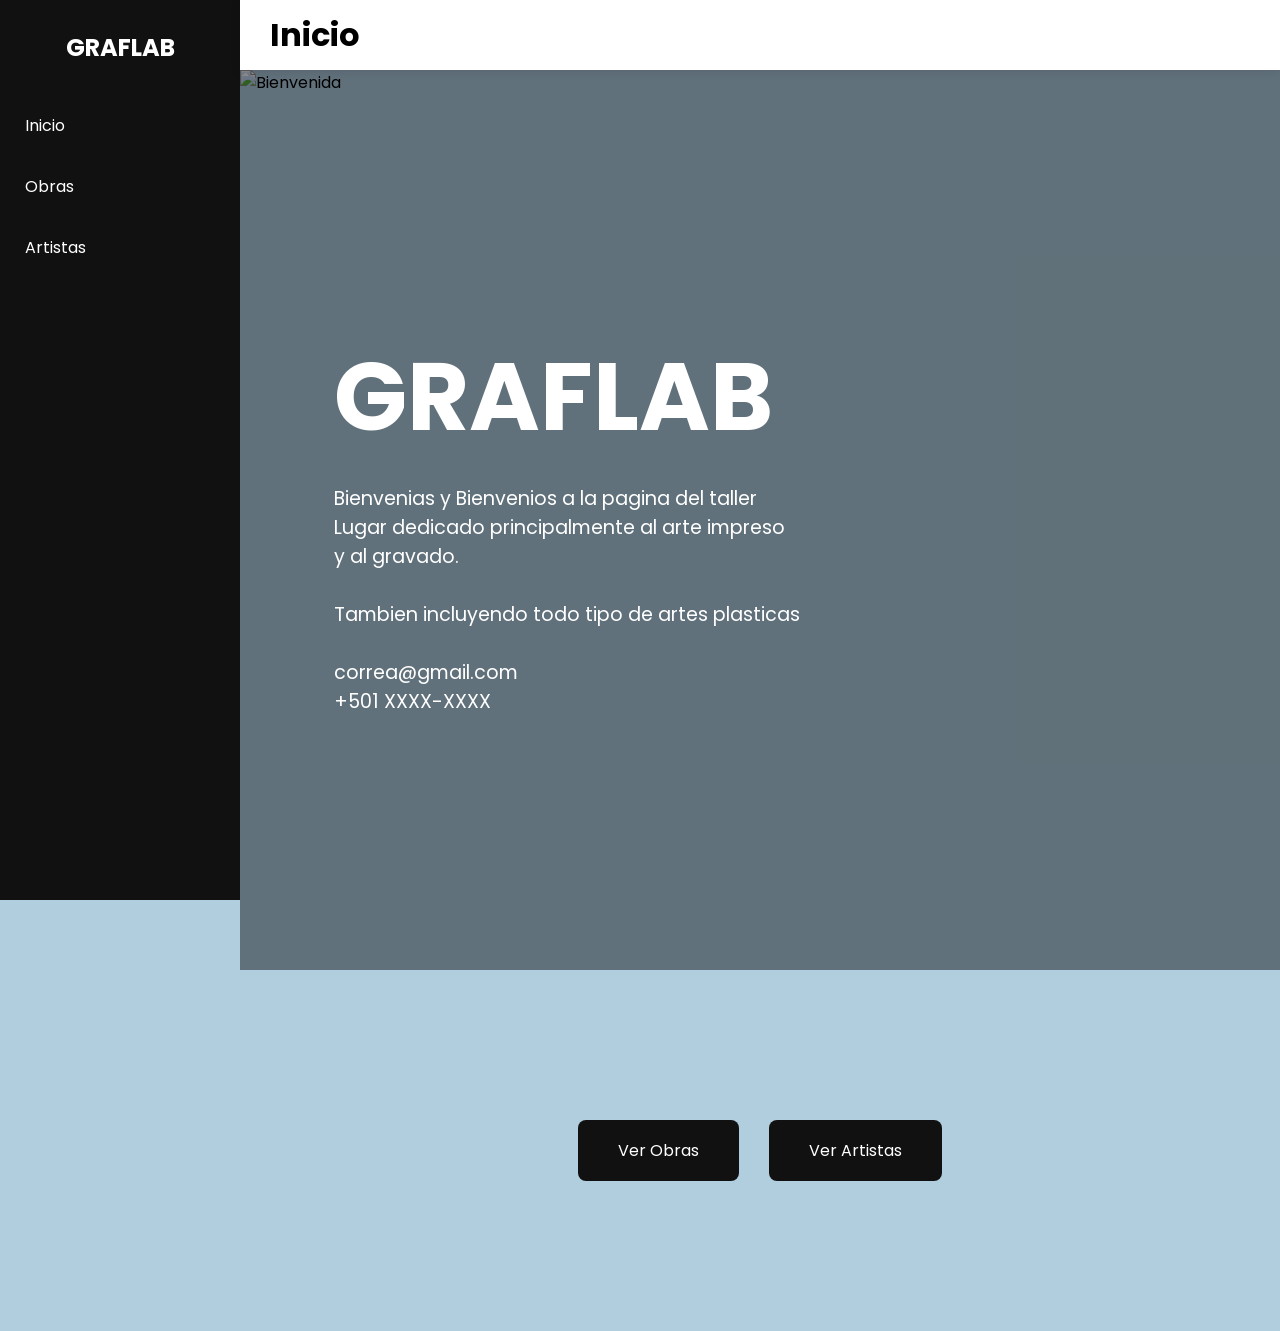
==== index.html @ 51ef1be7 "Add files via upload" ====
<!DOCTYPE html>
<html lang="es">
<head>
<meta charset="UTF-8">
<meta name="viewport" content="width=device-width, initial-scale=1.0">

<title>GRAFLAB</title>

<link rel="stylesheet" href="css/estilos.css">
<link href="https://fonts.googleapis.com/css2?family=Poppins:wght@300;400;500;600;700&display=swap" rel="stylesheet">

</head>
    <body>

    <!-- Sidebar cargado dinámicamente -->
    <div id="sidebar-container"></div>

    <!-- HEADER -->
    <header class="header">
        <h1>Inicio</h1>
    </header>

    <!-- CONTENIDO -->
    <main>
        <!-- BANNER -->
        <section class="banner">
            <img src="img/bienvenida.jpg" alt="Bienvenida">
            <div class="banner-overlay">
                <h1>GRAFLAB</h1>
                <p>
                    Bienvenias y Bienvenios a la pagina del taller<br>
                    Lugar dedicado principalmente al arte impreso<br>
                    y al gravado.
                    <br><br>
                    Tambien incluyendo todo tipo de artes plasticas
                    <br><br>
                    correa@gmail.com<br>
                    +501 XXXX-XXXX
                </p>
            </div>
        </section>

        <!-- BOTONES REVELADOS -->
        <section class="acciones reveal">
            <a href="obras.html" class="btn">
                Ver Obras
            </a>
            <a href="artistas.html" class="btn">
                Ver Artistas
            </a>
        </section>
    </main>

    <script src="js/main.js"></script>
    <script src="js/sidebar.js"></script>

    </body>
</html>
---- css/estilos.css ----
*{
    margin:0;
    padding:0;
    box-sizing:border-box;
}

body{
    font-family:'Poppins',sans-serif;
    background:#b1cedf; /*#f5f5f5*/
}

/* SIDEBAR */

.sidebar{
    position:fixed;
    left:0;
    top:0;
    width:240px;
    height:100vh;

    background:#111;

    display:flex;
    flex-direction:column;
}

.logo{
    padding:30px;
    color:white;
    text-align:center;
}

.sidebar nav{
    display:flex;
    flex-direction:column;
}

.sidebar nav a{
    color:white;
    text-decoration:none;
    padding:18px 25px;
    transition:.3s;
}

.sidebar nav a:hover,
.sidebar nav a.active{
    background:#333;
}

/* HEADER */
.header{
    position:fixed;
    left:240px;
    top:0;
    width:calc(100% - 240px);
    height:70px;

    background:white;

    display:flex;
    align-items:center;

    padding-left:30px;

    box-shadow:0 2px 10px rgba(0,0,0,.1);

    z-index:10;
}

/* MAIN */
main{
    margin-left:240px;
    margin-top:70px;
}

/* BANNER */
.banner{
    position:relative;
    height:100vh;
    overflow:hidden;
}
.banner img{
    width:100%;
    height:100%;
    object-fit:cover;
}
.banner-overlay{
    position:absolute;
    inset:0;

    background:rgba(0,0,0,.45);

    display:flex;
    flex-direction:column;
    justify-content:center;
    align-items:flex-start; /*center*/

    color:white;
    text-align:left;
}
.banner-overlay h1{
    font-size:6rem;
    margin-left: 9%;
}
.banner-overlay p{
    margin-top:15px;
    max-width:700px;
    font-size:1.2rem;
    margin-left: 9%;
}

/* BOTONES */
.acciones{
    padding:150px 20px;
    display:flex;
    justify-content:center;
    gap:30px;
}
.btn{
    padding:18px 40px;
    text-decoration:none;
    background:#111;
    color:white;
    border-radius:8px;
    transition:.3s;
}
.btn:hover{
    background:#444;
}

/* REVELAR */
.reveal{
    opacity:0;
    transform:translateY(60px);
    transition:1s;
}
.reveal.active{
    opacity:1;
    transform:translateY(0);
}
.grid{
    display:grid;
    grid-template-columns:
    repeat(auto-fill,minmax(250px,1fr));
    gap:30px;
    padding:40px;
    margin-left:240px;
}
.card{
    background:white;
    border-radius:12px;
    overflow:hidden;
    text-decoration:none;
    color:black;
    box-shadow:0 2px 10px rgba(0,0,0,.15);
    transition:.3s;
}
.card:hover{
    transform:translateY(-5px);
}
.card img{
    width:100%;
    height:250px;
    object-fit:cover;
}
.card h3{
    padding:15px;
}
.detalle-img{
    width:500px;
    max-width:100%;
    border-radius:12px;
}
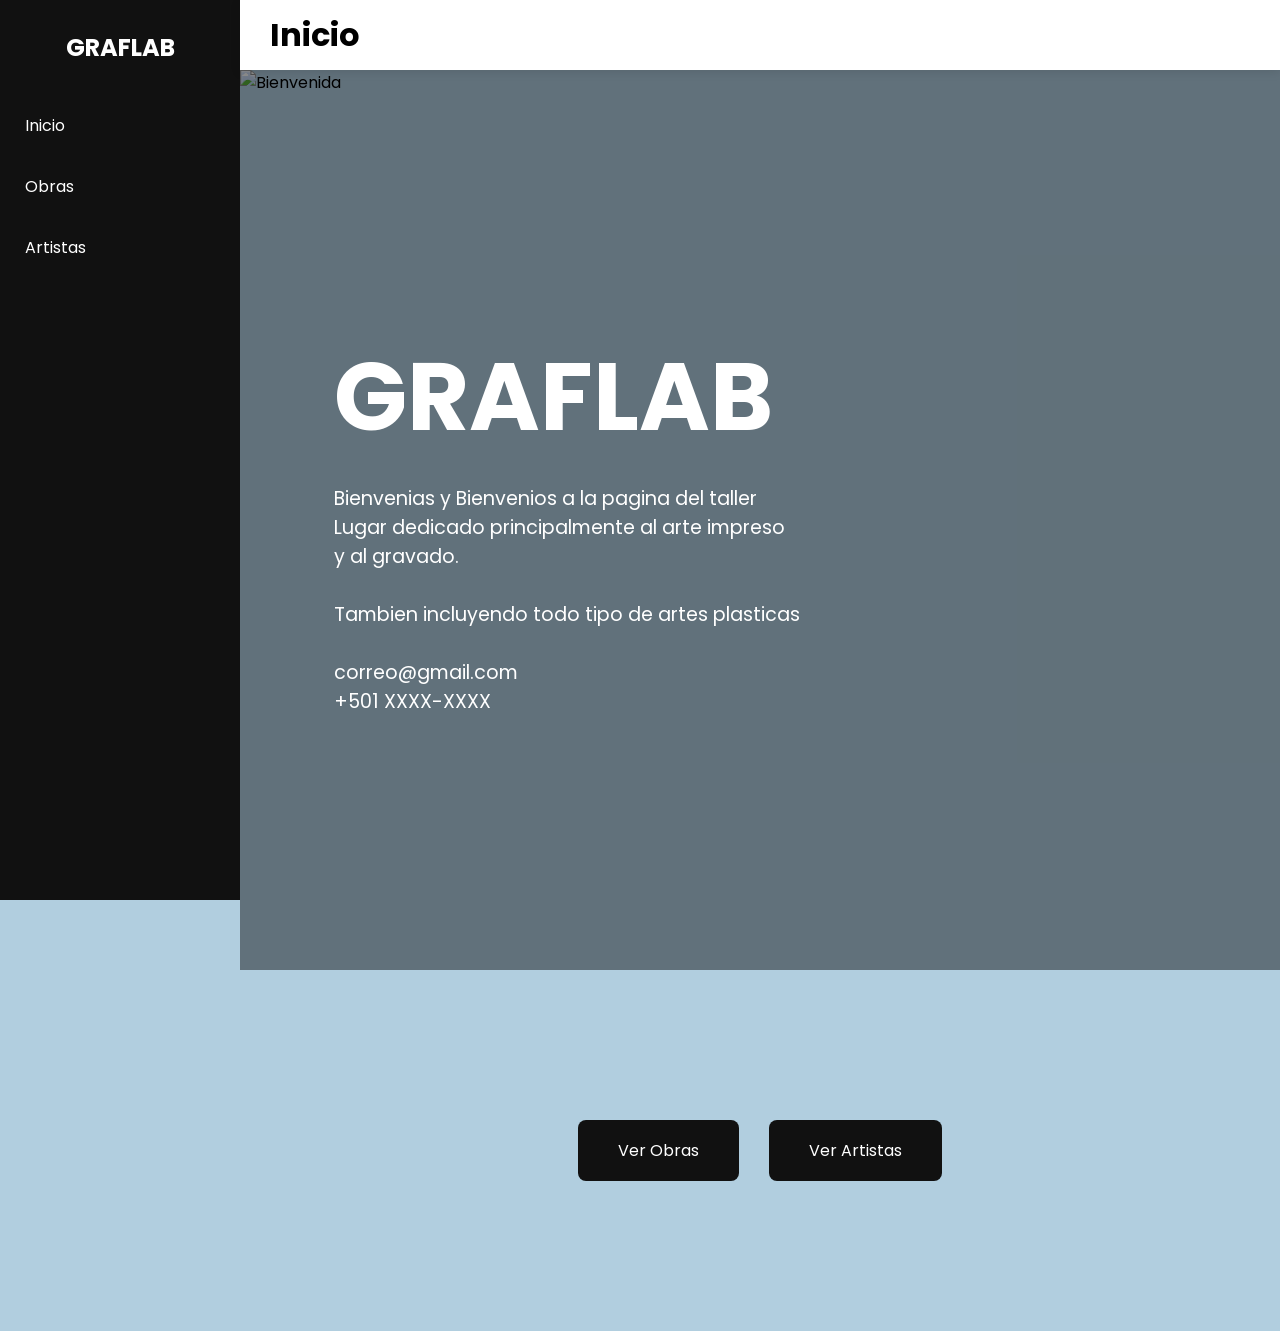
==== commit 4559077c: "Update index.html" ====
--- a/index.html
+++ b/index.html
@@ -34,7 +34,7 @@
                     <br><br>
                     Tambien incluyendo todo tipo de artes plasticas
                     <br><br>
-                    correa@gmail.com<br>
+                    correo@gmail.com<br>
                     +501 XXXX-XXXX
                 </p>
             </div>
@@ -55,4 +55,4 @@
     <script src="js/sidebar.js"></script>
 
     </body>
-</html>+</html>
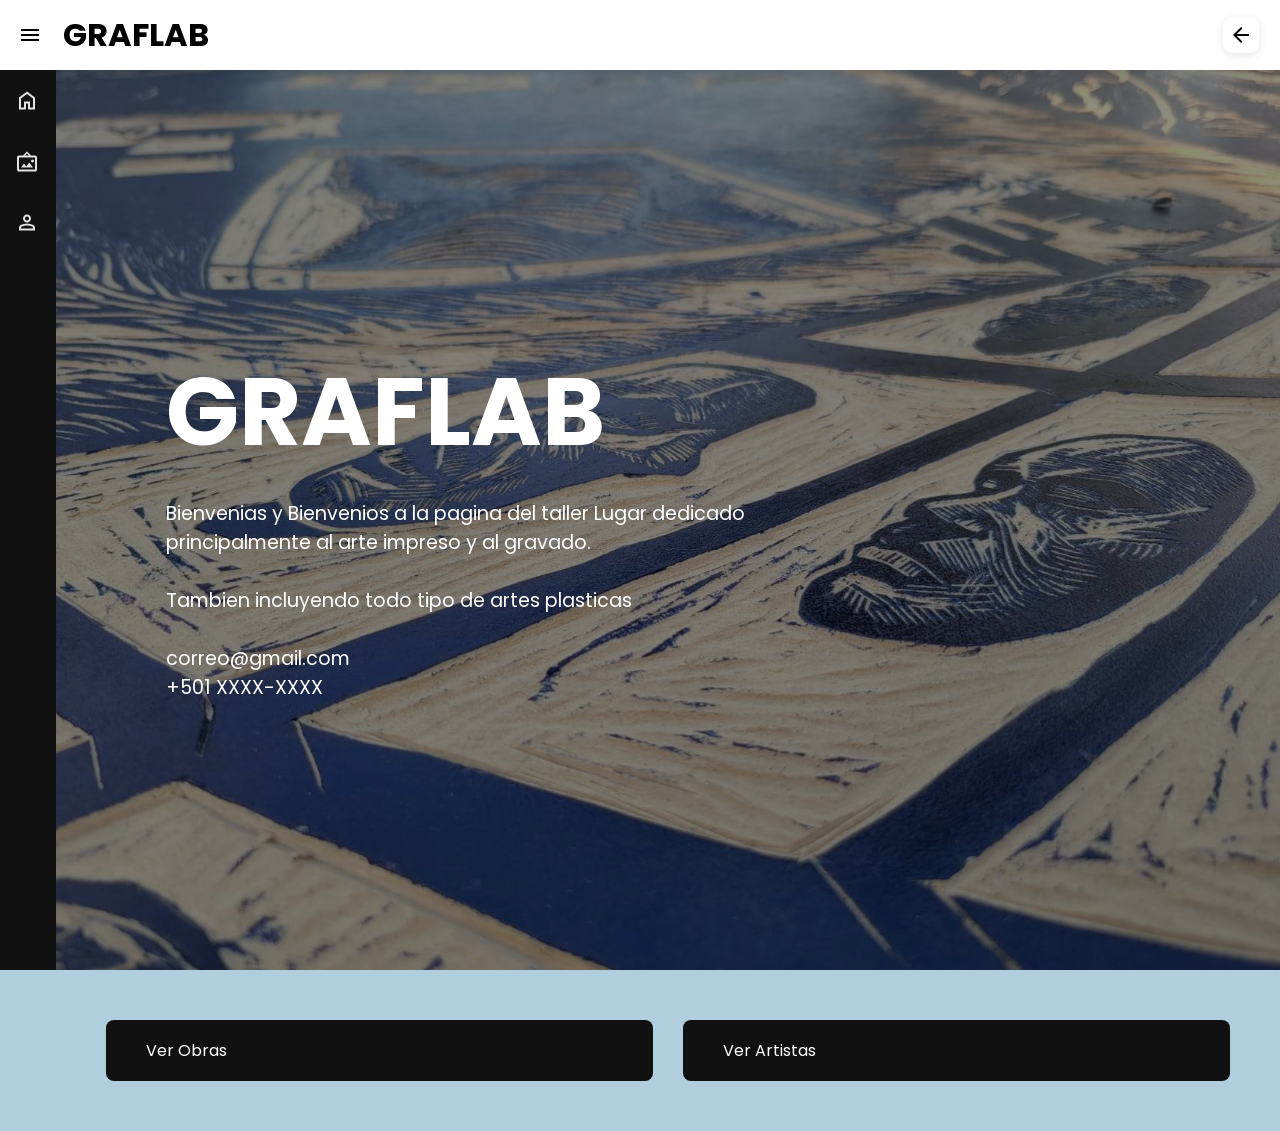
==== commit 4580c5dc: "Add files via upload" ====
--- a/index.html
+++ b/index.html
@@ -11,14 +11,11 @@
 
 </head>
     <body>
-
+    
+    <!-- HEADER -->
+    <div id="header-container"></div>
     <!-- Sidebar cargado dinámicamente -->
     <div id="sidebar-container"></div>
-
-    <!-- HEADER -->
-    <header class="header">
-        <h1>Inicio</h1>
-    </header>
 
     <!-- CONTENIDO -->
     <main>
@@ -28,8 +25,8 @@
             <div class="banner-overlay">
                 <h1>GRAFLAB</h1>
                 <p>
-                    Bienvenias y Bienvenios a la pagina del taller<br>
-                    Lugar dedicado principalmente al arte impreso<br>
+                    Bienvenias y Bienvenios a la pagina del taller
+                    Lugar dedicado principalmente al arte impreso
                     y al gravado.
                     <br><br>
                     Tambien incluyendo todo tipo de artes plasticas
@@ -53,6 +50,7 @@
 
     <script src="js/main.js"></script>
     <script src="js/sidebar.js"></script>
+    <script src="js/header.js"></script>
 
     </body>
-</html>
+</html>
--- a/css/estilos.css
+++ b/css/estilos.css
@@ -1,3 +1,11 @@
+:root{
+    --color_sidebar: #111;
+    --color_sidebar_elements: white;
+    --color_butons: #111;
+    --color_body: #b1cedf;
+    --color_header: white;
+}
+
 *{
     margin:0;
     padding:0;
@@ -9,19 +17,30 @@
     background:#b1cedf; /*#f5f5f5*/
 }
 
+
 /* SIDEBAR */
-
 .sidebar{
     position:fixed;
+    
     left:0;
-    top:0;
-    width:240px;
+    width:3.5rem; /*240*/
     height:100vh;
 
-    background:#111;
-
-    display:flex;
+    background:var(--color_sidebar);
+
+    display:flex;
+    flex:1;     
     flex-direction:column;
+    overflow-y: auto;
+
+    z-index:100;
+}
+
+.sidebar.menu-toggle{
+    width:18.75rem;
+}
+.sidebar-open main{
+    margin-left:18.75rem;
 }
 
 .logo{
@@ -37,9 +56,17 @@
 
 .sidebar nav a{
     color:white;
+    display:flex;
     text-decoration:none;
-    padding:18px 25px;
-    transition:.3s;
+
+    overflow: hidden;
+
+    padding:18px 15px;
+    transition:.3s;
+    gap: 1.3rem;
+}
+.sidebar img{
+    width: 1.6rem;
 }
 
 .sidebar nav a:hover,
@@ -47,12 +74,69 @@
     background:#333;
 }
 
+/*MENU*/
+.menu{
+    padding: 6px;
+    margin: 3px;
+    border-radius: 9px;
+   
+    cursor: pointer; 
+    position: relative;
+    display: flex;
+
+    transition: background-color 0.5s ease;
+}
+.menu:hover{
+    background-color: #ddd;
+}
+.menu img{
+    filter:brightness(0);
+}
+
+/*BACK*/
+.back{
+    margin-left:auto;
+    display: flex;
+
+    padding:6px;
+    margin-right:12px;
+    box-shadow:0 2px 10px rgba(0,0,0,.1);
+
+    align-items: center;
+    justify-content: center;
+
+    border:none;
+    border-radius:9px;
+
+    background:transparent;
+
+    cursor:pointer;
+
+    font-size:1.5rem;
+
+    transition:.3s;
+}
+.back:hover{
+    background-color: #ddd;
+}
+.back img{
+    filter:brightness(0);
+}
+
+
+
+
 /* HEADER */
+#header-container{
+    margin:0;
+    padding:0;
+}
 .header{
     position:fixed;
-    left:240px;
+    /*left:240px;*/
     top:0;
-    width:calc(100% - 240px);
+    left: 0;
+    width:100%; /*- 240px*/
     height:70px;
 
     background:white;
@@ -60,18 +144,26 @@
     display:flex;
     align-items:center;
 
-    padding-left:30px;
+    padding-left:9px;
+    padding-right: 9px;
 
     box-shadow:0 2px 10px rgba(0,0,0,.1);
 
-    z-index:10;
-}
+    z-index:30;
+}
+.header h1{
+    margin-left: 12px;
+}
+
 
 /* MAIN */
 main{
-    margin-left:240px;
+    margin-left: 3.5rem;
+    /*margin-left:240px;*/
     margin-top:70px;
 }
+
+
 
 /* BANNER */
 .banner{
@@ -99,7 +191,7 @@
     text-align:left;
 }
 .banner-overlay h1{
-    font-size:6rem;
+    font-size: clamp(1.6rem,10vw, 6rem);
     margin-left: 9%;
 }
 .banner-overlay p{
@@ -109,22 +201,54 @@
     margin-left: 9%;
 }
 
+
+
 /* BOTONES */
 .acciones{
-    padding:150px 20px;
-    display:flex;
+    padding:50px 50px;
+    /*display:flex;*/
+    display:grid;
+    grid-template-columns: 1fr 1fr ;
+
     justify-content:center;
     gap:30px;
 }
+
+
 .btn{
     padding:18px 40px;
     text-decoration:none;
+    align-items: center;
+
     background:#111;
     color:white;
+    
     border-radius:8px;
     transition:.3s;
 }
 .btn:hover{
+    background:#444;
+}
+
+/* CODIGO QR */
+#qrcode{
+    margin: 9px;
+}
+
+.btn-qr{
+    padding:18px 40px;
+    text-decoration:none;
+    align-items: center;
+    justify-content:center;
+    cursor: pointer;
+
+    background:#111;
+    color:white;
+    
+    border-radius:8px;
+    transition:.3s;
+}
+.btn-qr:hover{
     background:#444;
 }
 
@@ -140,16 +264,18 @@
 }
 .grid{
     display:grid;
-    grid-template-columns:
-    repeat(auto-fill,minmax(250px,1fr));
+    grid-template-columns: repeat(auto-fill,minmax(250px,1fr));
     gap:30px;
     padding:40px;
-    margin-left:240px;
+    /*margin-left:240px;*/
 }
 .card{
     background:white;
+
     border-radius:12px;
+
     overflow:hidden;
+    
     text-decoration:none;
     color:black;
     box-shadow:0 2px 10px rgba(0,0,0,.15);
@@ -166,8 +292,247 @@
 .card h3{
     padding:15px;
 }
-.detalle-img{
+
+
+
+#detalles{
+    align-items: flex-start;
+    background:rgb(28, 128, 168);
+}
+
+#detalles-texto{
+    background:rgb(128, 128, 168);
+}
+#detalles-imagen{
+    background:rgb(100, 100, 140);
+}
+.detalles-img{
     width:500px;
     max-width:100%;
     border-radius:12px;
-}+}
+.detalle-contenedor{
+    display:grid;
+    grid-template-columns:1fr max-content;
+    grid-template-columns: repeat(auto-fill,minmax(40%,1fr));
+    width: 100%;
+
+    gap:20px;
+}
+.detalle-texto{
+    padding:30px;
+
+    /*border:1px solid #ccc;*/
+    background: #f1f1f1;
+    border:none;
+    border-radius:8px;
+}
+
+.detalle-lateral{
+    display:flex;
+    flex-direction:column;
+    align-items:center;
+    justify-content:space-between;
+
+    /*border:1px solid #ccc;*/
+    background: #f1f1f1;
+    border:none;
+    border-radius:8px;
+}
+.detalle-lateral img{
+    width:100%;
+    height:100%;
+    padding:18px;
+    object-fit:cover;
+}
+
+.detalle-imagen{
+    width:100%;
+    height: auto;
+    max-width:40vw;
+    object-fit:cover;
+}
+
+.detalle-grid{
+    padding:30px;
+}
+
+.btn-detalles{
+    padding:18px 40px;
+    margin: 18px;
+
+    display: flex;
+    justify-content: center;
+
+    background:#111;
+    color:white;
+
+    border:none;
+    border-radius:8px;
+
+    cursor:pointer;
+
+    transition:.3s;
+}
+.btn-detalles:hover{
+    background:#444;
+}
+
+.qr-contenedor{
+    margin-top:20px;
+    display:flex;
+    justify-content:center;
+}
+
+
+
+/*adptar al celular*/
+@media (max-width:568px){
+
+    main{
+        width: 100%;
+        margin-left:0;
+        margin-top:70px;
+    }
+
+    #sidebar-container{
+        position: fixed;
+        height: 0;
+    }
+
+    .header{
+        position: fixed;
+        width: 100%;
+    }
+    .sidebar{   
+        position:fixed;
+
+        width:100%;
+        height: 100%;
+
+        transform:translateX(-100%);
+        transition:.3s;
+    }
+    .sidebar.menu-toggle{
+        top: 70px;
+        position: fixed;
+        overflow: hidden;
+        transform:translateX(0);
+        width:100%;
+        height: 100%;
+        
+    }
+    body.sidebar-open{
+        position: fixed;
+        overflow: hidden;
+        top: 0;
+    }
+    body.sidebar-open main{
+        width: 0;
+        height: 0;
+    }
+
+    .banner-overlay h1{
+        font-size: clamp(3rem,9vw, 6rem);
+    }
+    .banner-overlay p{
+        font-size:1rem;
+    }
+    
+    .acciones{
+        grid-template-columns: 1fr;
+    }
+
+    .detalle-contenedor{
+        grid-template-columns: 1fr;
+    }
+}
+
+
+/*Ventana modal*/
+.modal-overlay{
+    position:fixed;
+    inset:0;
+
+    background:rgba(0,0,0,.45);
+
+    backdrop-filter:blur(4px);
+
+    z-index:200;
+
+    display:none;
+
+    align-items:center;
+    justify-content:center;
+}
+.modal-overlay.open{
+    display:flex;
+}
+.modal{
+    background:white;
+
+    border-radius:12px;
+
+    width:100%;
+    max-width:510px;
+
+    max-height:90vh;
+
+    overflow-y:auto;
+
+    padding:30px;
+
+    box-shadow:
+        0 2px 10px rgba(0,0,0,.15);
+
+    animation:fadeUp .3s ease;
+}
+
+@keyframes fadeUp{
+    from{opacity:0;
+        transform:translateY(16px)}to{opacity:1;
+            transform:translateY(0)
+        }
+    }
+.modal-header{
+    display:flex;
+    justify-content:space-between;
+    align-items:center;
+    margin-bottom:20px;
+    padding-bottom:15px;
+    border-bottom:1px solid #ddd;
+}
+.modal-body{
+
+    display:flex;
+    flex-direction:column;
+    align-items:center;
+    gap:20px;
+}
+.modal-body p{
+    display:flex;
+    text-align: center;
+}
+.modal-title{
+
+    font-size:1.5rem;
+    font-weight:600;
+    color:#111;
+}
+.btn-close{
+    width:40px;
+    height:40px;
+
+    border:none;
+    border-radius:8px;
+    text-align: center;
+
+    background:#111;
+    color:white;
+    cursor:pointer;
+
+    transition:.3s;
+}
+.btn-close:hover{
+    background:#444;
+}
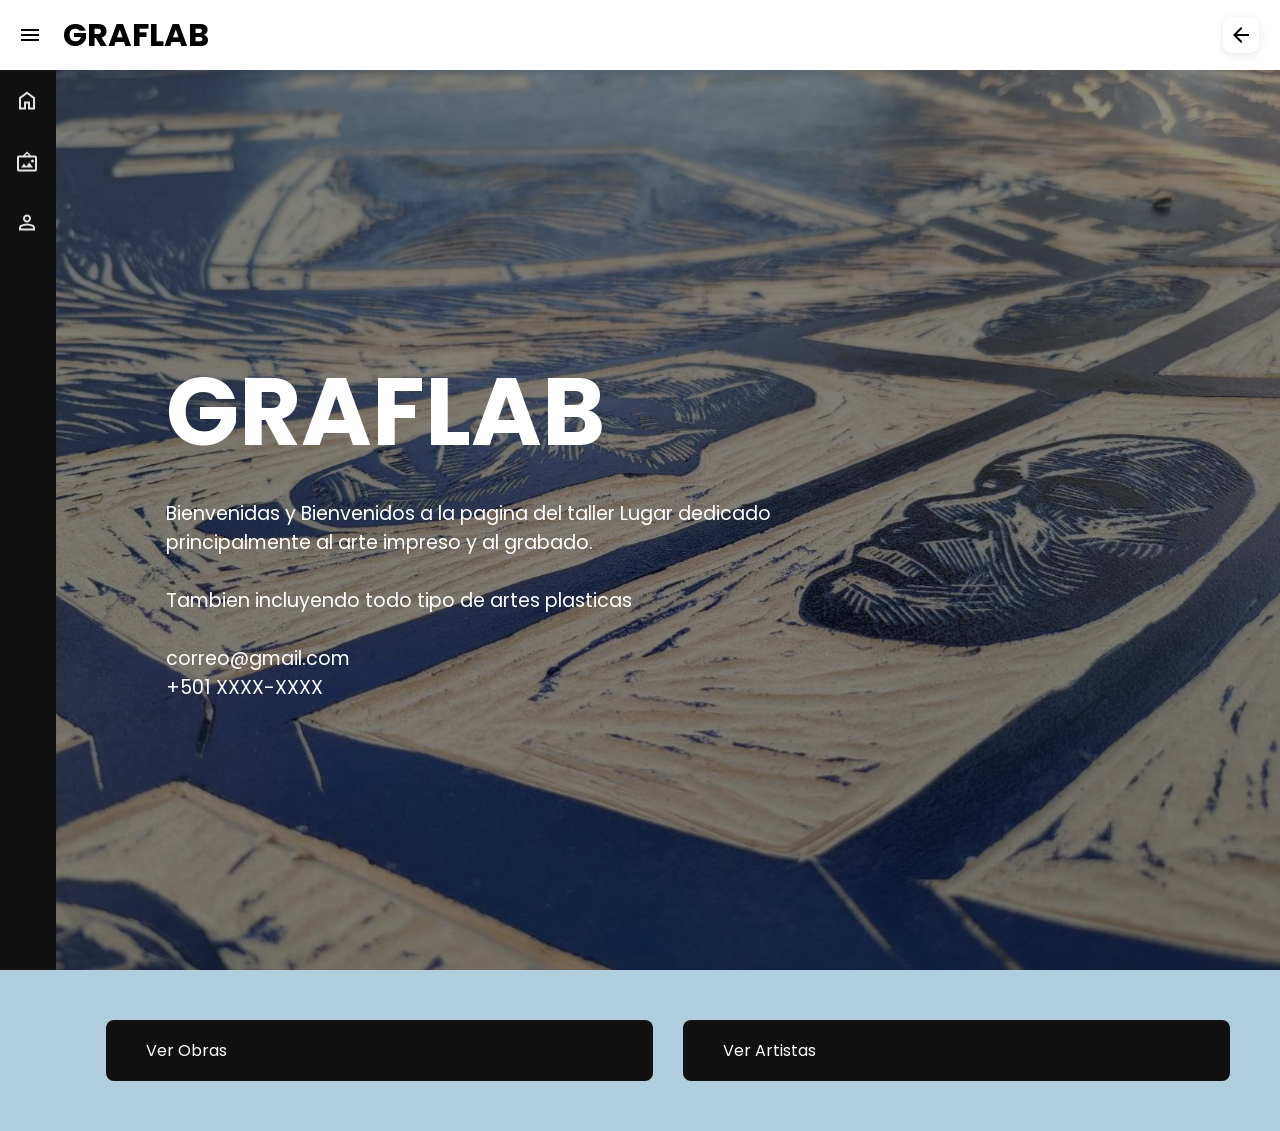
==== commit 63dbd8a2: "Add files via upload" ====
--- a/index.html
+++ b/index.html
@@ -25,9 +25,9 @@
             <div class="banner-overlay">
                 <h1>GRAFLAB</h1>
                 <p>
-                    Bienvenias y Bienvenios a la pagina del taller
+                    Bienvenidas y Bienvenidos a la pagina del taller
                     Lugar dedicado principalmente al arte impreso
-                    y al gravado.
+                    y al grabado.
                     <br><br>
                     Tambien incluyendo todo tipo de artes plasticas
                     <br><br>
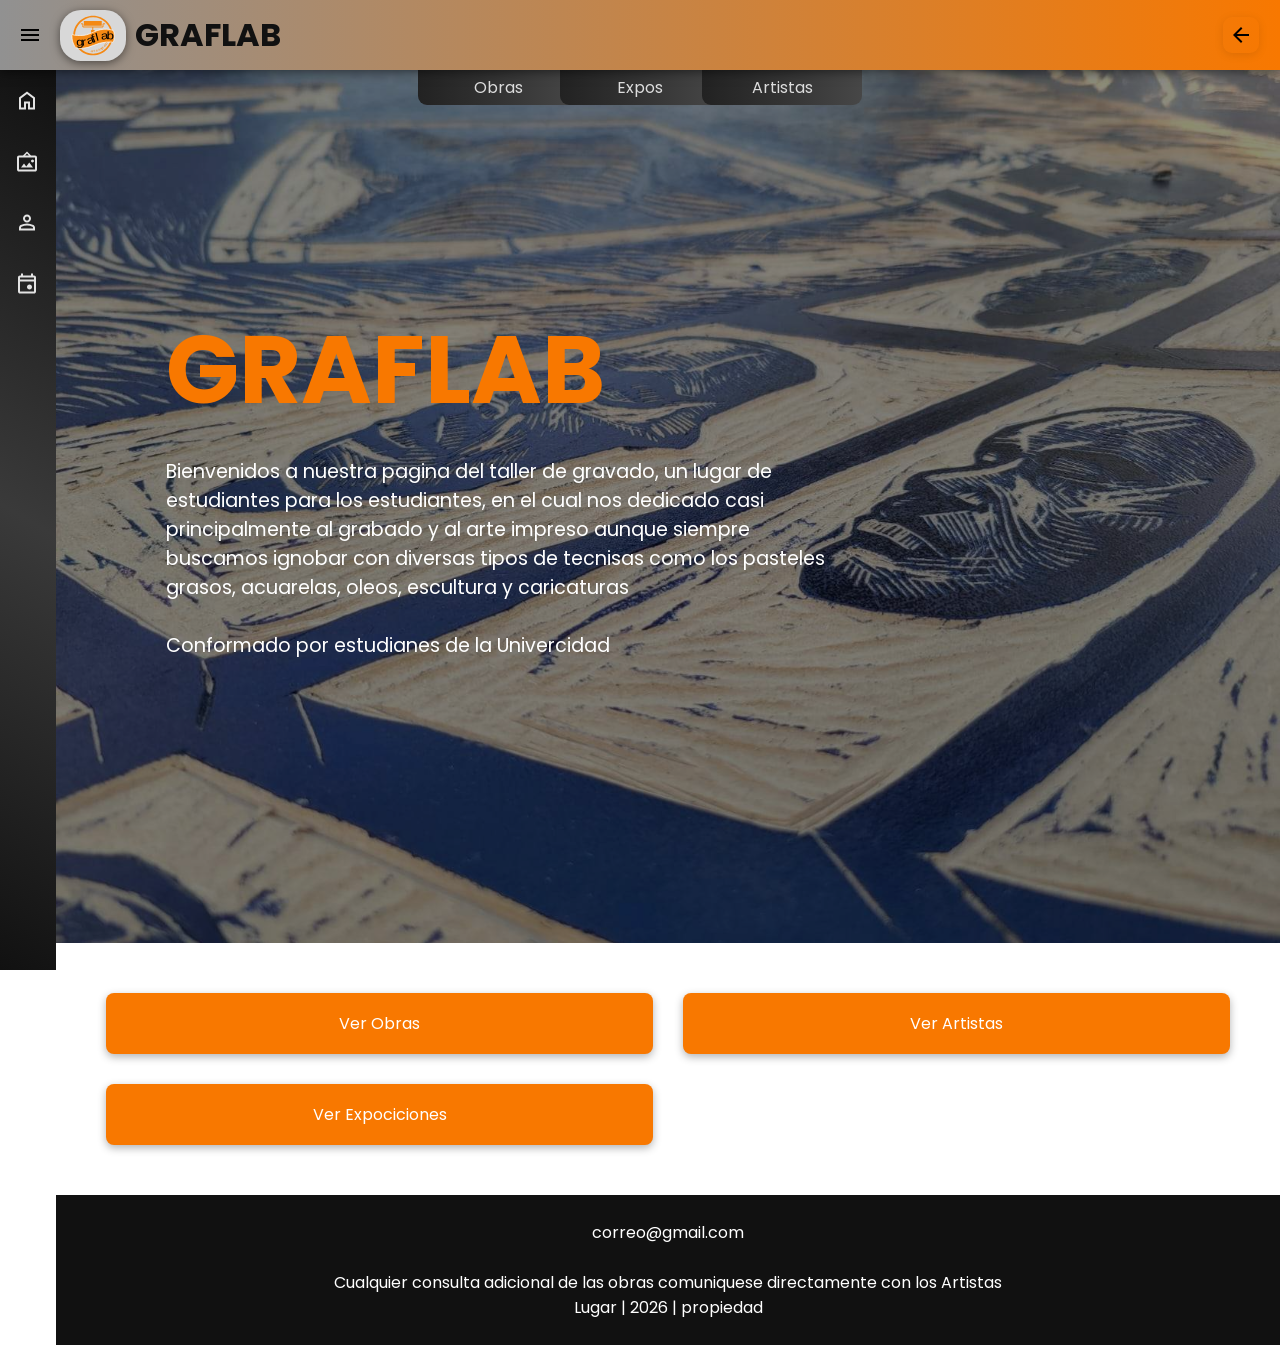
==== commit c52cc722: "Add files via upload" ====
--- a/index.html
+++ b/index.html
@@ -1,56 +1,63 @@
 <!DOCTYPE html>
 <html lang="es">
-<head>
-<meta charset="UTF-8">
-<meta name="viewport" content="width=device-width, initial-scale=1.0">
+    <head>
+        <meta charset="UTF-8">
+        <meta name="viewport" content="width=device-width, initial-scale=1.0">
 
-<title>GRAFLAB</title>
+        <title>GRAFLAB</title>
 
-<link rel="stylesheet" href="css/estilos.css">
-<link href="https://fonts.googleapis.com/css2?family=Poppins:wght@300;400;500;600;700&display=swap" rel="stylesheet">
+        <link rel="stylesheet" href="css/estilos.css">
+        <link href="https://fonts.googleapis.com/css2?family=Poppins:wght@300;400;500;600;700&display=swap" rel="stylesheet">
 
-</head>
+    </head>
     <body>
-    
-    <!-- HEADER -->
-    <div id="header-container"></div>
-    <!-- Sidebar cargado dinámicamente -->
-    <div id="sidebar-container"></div>
+        
+        <!-- HEADER -->
+        <div id="header-container"></div>
+        <!-- Sidebar cargado dinámicamente -->
+        <div id="sidebar-container"></div>
 
-    <!-- CONTENIDO -->
-    <main>
-        <!-- BANNER -->
-        <section class="banner">
-            <img src="img/bienvenida.jpg" alt="Bienvenida">
-            <div class="banner-overlay">
-                <h1>GRAFLAB</h1>
-                <p>
-                    Bienvenidas y Bienvenidos a la pagina del taller
-                    Lugar dedicado principalmente al arte impreso
-                    y al grabado.
-                    <br><br>
-                    Tambien incluyendo todo tipo de artes plasticas
-                    <br><br>
-                    correo@gmail.com<br>
-                    +501 XXXX-XXXX
-                </p>
-            </div>
-        </section>
+        <!-- CONTENIDO -->
+        <main>
+            <!-- BANNER -->
+            <section class="banner">
+                <img src="img/fondos/bienvenida.jpg" alt="Bienvenida">
+                <div class="banner-overlay">
+                    <h1>GRAFLAB</h1>
+                    <p>
+                        Bienvenidos a nuestra pagina del taller de gravado, un 
+                        lugar de estudiantes para los estudiantes,
+                        en el cual nos dedicado casi principalmente al grabado
+                        y al arte impreso aunque siempre buscamos ignobar con 
+                        diversas tipos de tecnisas como los pasteles grasos, 
+                        acuarelas, oleos, escultura y caricaturas
+                        <br><br>
+                        Conformado por estudianes de la Univercidad
+                        <br><br>
+                    </p>
+                </div>
+            </section>
 
-        <!-- BOTONES REVELADOS -->
-        <section class="acciones reveal">
-            <a href="obras.html" class="btn">
-                Ver Obras
-            </a>
-            <a href="artistas.html" class="btn">
-                Ver Artistas
-            </a>
-        </section>
-    </main>
+            <!-- BOTONES REVELADOS -->
+            <section class="acciones reveal">
+                <a href="obras.html" class="btn">
+                    Ver Obras
+                </a>
+                <a href="artistas.html" class="btn">
+                    Ver Artistas
+                </a>
+                <a href="expociciones.html" class="btn">
+                    Ver Expociciones
+                </a>
+            </section>
+        </main>
+        <div id="footer-container"></div>
 
-    <script src="js/main.js"></script>
-    <script src="js/sidebar.js"></script>
-    <script src="js/header.js"></script>
-
+        <script src="js/main.js"></script>
+        <script src="js/sidebar.js"></script>
+        <script src="js/header.js"></script>
+        <script src="js/footer.js"></script>
+            
     </body>
+        
 </html>
--- a/css/estilos.css
+++ b/css/estilos.css
@@ -1,9 +1,41 @@
 :root{
     --color_sidebar: #111;
-    --color_sidebar_elements: white;
-    --color_butons: #111;
+    --color_sidebar_gradient: #3a3a3a;
+    
+    --color_sidebar_elements: #ffffff;
+    --color_sidebar_hover:#333;
+    --color_text_sidebar: #ffffff;
+
+    --color_butons: #f87800;
+    
+    --color_header: #f87800;
+    --color_btn_header: #ddd;
+    --color_text_header: #111;
+
+    --color_text_subHeader: #ddd;
+
     --color_body: #b1cedf;
-    --color_header: white;
+
+    --color_card: #dfdfdfb0;
+    
+    --color_detalle: #1c80a8;
+    --color_contenedor_detalle: #f1f1f1dd;
+
+    --color_footer: #111;
+    --color_text_title_banner: #f87800;
+    --color_text_p_banner: #ffffff;
+
+    --header_hight: 70px;
+    --footer_hight: 132px;
+
+    --url_img_obras: url("../img/fondos/bienvenida.jpg");
+    --url_img_artistas: url("../img/fondos/bienvenida.jpg");
+    --url_img_expociciones: url("../img/fondos/bienvenida.jpg");
+
+    --sidebar_width_close: 3.5rem;
+    --sidebar_width_open: 18.75rem;
+
+    --distance_sub_header: 27px;
 }
 
 *{
@@ -14,8 +46,18 @@
 
 body{
     font-family:'Poppins',sans-serif;
-    background:#b1cedf; /*#f5f5f5*/
-}
+    background: linear-gradient(to right,var(--color_body),#64648c);
+    background-attachment:fixed;
+
+    min-height: 100vh;
+    display: grid;
+    grid-template-rows: auto auto 1fr auto;
+}
+html{
+    background: linear-gradient(to right,var(--color_body),#64648c);
+    background-attachment:fixed;
+}
+
 
 
 /* SIDEBAR */
@@ -23,31 +65,37 @@
     position:fixed;
     
     left:0;
-    width:3.5rem; /*240*/
+    width: var(--sidebar_width_close); /*240*/
     height:100vh;
 
-    background:var(--color_sidebar);
-
-    display:flex;
+    background: linear-gradient(30deg,var(--color_sidebar),var(--color_sidebar_gradient),var(--color_sidebar));
+
+    transition:.3s;
+
+    display:flex;   
     flex:1;     
     flex-direction:column;
     overflow-y: auto;
 
+    top: var(--header_hight);
+
     z-index:100;
 }
 
 .sidebar.menu-toggle{
-    width:18.75rem;
+    width:var(--sidebar_width_open);
+    transition:.3s;
 }
 .sidebar-open main{
-    margin-left:18.75rem;
-}
-
-.logo{
-    padding:30px;
-    color:white;
-    text-align:center;
-}
+    margin-left:var(--sidebar_width_open);
+    transition:.3s;
+}
+.sidebar-open footer{
+    margin-left:var(--sidebar_width_open);
+    transition:.3s;
+}
+
+
 
 .sidebar nav{
     display:flex;
@@ -71,7 +119,7 @@
 
 .sidebar nav a:hover,
 .sidebar nav a.active{
-    background:#333;
+    background:var(--color_sidebar_hover);
 }
 
 /*MENU*/
@@ -85,13 +133,17 @@
     display: flex;
 
     transition: background-color 0.5s ease;
+    z-index: 0;
 }
 .menu:hover{
-    background-color: #ddd;
+    background-color: var(--color_btn_header);
 }
 .menu img{
     filter:brightness(0);
 }
+
+
+
 
 /*BACK*/
 .back{
@@ -112,12 +164,11 @@
 
     cursor:pointer;
 
-    font-size:1.5rem;
 
     transition:.3s;
 }
 .back:hover{
-    background-color: #ddd;
+    background-color: var(--color_btn_header);
 }
 .back img{
     filter:brightness(0);
@@ -137,36 +188,138 @@
     top:0;
     left: 0;
     width:100%; /*- 240px*/
-    height:70px;
-
-    background:white;
+    height:var(--header_hight);
+
+    background: linear-gradient(to right,#919191,var(--color_header));
 
     display:flex;
     align-items:center;
+    
 
     padding-left:9px;
     padding-right: 9px;
 
-    box-shadow:0 2px 10px rgba(0,0,0,.1);
-
-    z-index:30;
+    box-shadow:0 2px 10px rgba(0,0,0,.5);
+
+    z-index:1000;
+}
+.header a{
+    text-decoration: none;
+    color: var(--color_text_header);
 }
 .header h1{
-    margin-left: 12px;
+    overflow: hidden;
+    font-size: clamp(1.6rem,9vw, 2rem);
+}
+
+/*HEADER LOGOTIPO*/
+.logotipo a{
+    margin: 9px;
+   
+    position: relative;
+    display: flex;
+}
+.logotipo img{
+    filter:brightness(1);
+    height: auto;
+    width: 66px;
+
+    border-radius: 21px;
+    background: #d8d8d8;
+    box-shadow:0 2px 10px rgba(0,0,0,.5);
+}
+
+
+/*SUBHEADER*/
+.sub-header{
+    position: fixed;
+    
+    justify-content: center;
+    align-items: center;
+
+    position: relative;
+}
+.sub-header ul{
+    display: flex;
+
+    justify-content: center;
+    align-items: center;
+
+    position: fixed;
+    text-align: center;
+    
+    width: 100%;
+    top: calc(var(--header_hight) - 20px);
+
+    list-style: none;
+
+    transition:
+    transform .25s,
+    box-shadow .25s;
+
+    z-index: 100;
+}
+body.sidebar-open .sub-header ul{
+    transform: translateY(-100px);
+}
+.sub-header ul li{
+    position: relative;
+    
+    background: linear-gradient(to right, #222222,#333,#474747);
+    border-radius: 0 0 9px 9px;
+    padding: 0 6px 0 6px;
+
+
+    margin-left: -18px;
+    padding-top: 25px;
+    padding-bottom: 5px;
+    
+    flex:auto;
+    max-width: 10rem;
+
+    transition: 0.2s;
+}
+.sub-header ul li:nth-child(1) {
+    z-index: 101;
+    margin-left: 0;
+}
+.sub-header ul li:nth-child(2) {
+    z-index: 102;
+}
+.sub-header ul li:nth-child(3) {
+    z-index: 103;
+}
+
+.sub-header ul li:hover{
+    background: #8080a8;
+    transform: translateY(10px);
+}
+.sub-header ul li a{
+    color: var(--color_text_subHeader);
+    text-decoration: none;
 }
 
 
 /* MAIN */
 main{
-    margin-left: 3.5rem;
+    /*display:block;*/
+    /*flex-direction: column;*/
+    margin-left: var(--sidebar_width_close);
     /*margin-left:240px;*/
     margin-top:70px;
+
+    /*padding-top: var(--distance_sub_header);*/
+    
+    transition:.25s;
+    /*height: calc(100vh - var(--header_hight) - var(--footer_hight));*/
 }
 
 
 
 /* BANNER */
 .banner{
+    margin-top: calc(-1* var(--distance_sub_header));
+
     position:relative;
     height:100vh;
     overflow:hidden;
@@ -187,19 +340,22 @@
     justify-content:center;
     align-items:flex-start; /*center*/
 
-    color:white;
     text-align:left;
 }
 .banner-overlay h1{
     font-size: clamp(1.6rem,10vw, 6rem);
     margin-left: 9%;
+    color:var(--color_text_title_banner);
 }
 .banner-overlay p{
+    padding-right: 33px;
     margin-top:15px;
     max-width:700px;
     font-size:1.2rem;
     margin-left: 9%;
-}
+    color:var(--color_text_p_banner);
+}
+
 
 
 
@@ -219,9 +375,11 @@
     padding:18px 40px;
     text-decoration:none;
     align-items: center;
-
-    background:#111;
+    text-align: center;
+
+    background:var(--color_butons);
     color:white;
+    box-shadow:0 3px 9px rgba(0,0,0,.3);
     
     border-radius:8px;
     transition:.3s;
@@ -229,6 +387,34 @@
 .btn:hover{
     background:#444;
 }
+
+
+
+/*FOOTER*/
+#footer-container{
+    position: relative;
+
+    width: auto;
+    height: auto;
+    z-index: 1;
+}
+footer{
+    color: white;
+    width: auto;
+    background-color: #111;
+    padding: 0 15px 0 15px;
+    margin-left:3.5rem;
+}
+
+footer p{
+    text-align: center;
+}
+
+
+
+
+
+
 
 /* CODIGO QR */
 #qrcode{
@@ -270,7 +456,7 @@
     /*margin-left:240px;*/
 }
 .card{
-    background:white;
+    background:var(--color_card);
 
     border-radius:12px;
 
@@ -278,33 +464,35 @@
     
     text-decoration:none;
     color:black;
-    box-shadow:0 2px 10px rgba(0,0,0,.15);
+    box-shadow:0 3px 9px rgba(0,0,0,.3);
     transition:.3s;
 }
 .card:hover{
-    transform:translateY(-5px);
+    transform:translateY(-6px);
 }
 .card img{
     width:100%;
     height:250px;
+    max-height: 250px;
     object-fit:cover;
+    box-shadow:0 2px 10px rgba(0,0,0,.1);
 }
 .card h3{
     padding:15px;
 }
 
-
-
 #detalles{
     align-items: flex-start;
-    background:rgb(28, 128, 168);
+    background: var(--color_detalle);
+
+    
 }
 
 #detalles-texto{
-    background:rgb(128, 128, 168);
+    background:#8080a8;
 }
 #detalles-imagen{
-    background:rgb(100, 100, 140);
+    background:#64648c;
 }
 .detalles-img{
     width:500px;
@@ -317,13 +505,15 @@
     grid-template-columns: repeat(auto-fill,minmax(40%,1fr));
     width: 100%;
 
+    padding-top: var(--distance_sub_header);
+
     gap:20px;
 }
 .detalle-texto{
     padding:30px;
 
     /*border:1px solid #ccc;*/
-    background: #f1f1f1;
+    background: var(--color_contenedor_detalle);
     border:none;
     border-radius:8px;
 }
@@ -335,7 +525,7 @@
     justify-content:space-between;
 
     /*border:1px solid #ccc;*/
-    background: #f1f1f1;
+    background: var(--color_contenedor_detalle);
     border:none;
     border-radius:8px;
 }
@@ -349,8 +539,7 @@
 .detalle-imagen{
     width:100%;
     height: auto;
-    max-width:40vw;
-    object-fit:cover;
+    object-fit:fill;
 }
 
 .detalle-grid{
@@ -377,7 +566,6 @@
 .btn-detalles:hover{
     background:#444;
 }
-
 .qr-contenedor{
     margin-top:20px;
     display:flex;
@@ -385,11 +573,97 @@
 }
 
 
+/*DESPLAZARSE ENTRE PAGINAS*/
+.btns-move{
+    display:grid;
+
+    grid-template-columns:60px 2fr 60px;
+    justify-content: center;
+    align-items: center;
+
+    margin-top: 18px;
+    width:100%;
+    
+    gap:12px;
+
+}
+.btn-move{
+    display: flex;
+    justify-content: center;
+    align-items: center;
+
+    background: var(--color_contenedor_detalle);
+    
+    height:52px;
+
+    border:none;
+    border-radius:8px;
+
+    cursor:pointer;
+
+    transition:.3s;
+    text-decoration:none;
+}
+.btn-move.hidden{
+    background:none
+}
+.btn-move.hidden:hover{
+    background:none
+}
+
+.btn-move:hover{
+    background:#444;
+}
+.btn-prev,
+.btn-next{
+    font-size:1.6rem;
+    font-weight:bold;
+
+    flex-shrink:0;
+}
+.btn-home{
+    flex:1;
+
+    font-size:1rem;
+    font-weight:500;
+}
+
+.btns-move a{
+    text-decoration: none;
+    color: #111;
+}
+
+/*CONTENEDOES*/
+#detalles.detalles-contenedor-artista{
+    background-image: var(--url_img_artistas);
+    background-repeat: no-repeat;
+    background-position: center;
+    background-size: cover;
+}
+#detalles.detalles-contenedor-obra{
+    background-image: var(--url_img_obras);
+    background-repeat: no-repeat;
+    background-position: center;
+    background-size: cover;
+}
+#detalles.detalles-contenedor-expocicion{
+    background-image: var(--url_img_expociciones);
+    background-repeat: no-repeat;
+    background-position: center;
+    background-size: cover;
+}
+
+#contenedor-artistas, #contenedor-obras, #contenedor-expociciones{
+    padding-top: 72px;
+}
+
+
 
 /*adptar al celular*/
 @media (max-width:568px){
 
     main{
+        height: 100%;
         width: 100%;
         margin-left:0;
         margin-top:70px;
@@ -398,12 +672,17 @@
     #sidebar-container{
         position: fixed;
         height: 0;
+        z-index: 100;
     }
 
     .header{
         position: fixed;
         width: 100%;
     }
+    .sub-header ul{
+        left: 0;
+    }
+
     .sidebar{   
         position:fixed;
 
@@ -423,15 +702,16 @@
         
     }
     body.sidebar-open{
-        position: fixed;
+        position:fixed;
+        width: 100%;
         overflow: hidden;
         top: 0;
     }
     body.sidebar-open main{
-        width: 0;
-        height: 0;
-    }
-
+        margin-left: 0;
+    }
+
+    /*areglar texto de la bentan aprincipal*/
     .banner-overlay h1{
         font-size: clamp(3rem,9vw, 6rem);
     }
@@ -443,9 +723,27 @@
         grid-template-columns: 1fr;
     }
 
+    /*cambiar diseño del contenedor*/
     .detalle-contenedor{
         grid-template-columns: 1fr;
-    }
+        gap: 0;
+    }
+    .detalle-lateral{
+        border-radius: 9px 9px 0px 0px ;
+    }
+    .detalle-texto{
+        margin-top: 0;
+        padding-top: 0;
+        border-radius: 0px 0px 9px 9px;
+    }
+    .detalle-texto h1,h3{
+        text-align: center;
+    }
+
+    footer{
+        margin:0;
+    }
+
 }
 
 
@@ -536,3 +834,74 @@
 .btn-close:hover{
     background:#444;
 }
+
+
+/*IMAGEVIEWER*/
+
+.viewer{
+    position:fixed;
+    inset:0;
+    background:rgba(0,0,0,.92);
+
+    display:none;
+
+    justify-content:center;
+    align-items:center;
+    overflow:hidden;
+
+    touch-action:none;
+
+    z-index:500;
+}
+.viewer.open{
+    display:flex;
+}
+.viewer-content{
+    width:100%;
+    height:100%;
+
+    display:flex;
+
+    justify-content:center;
+    align-items:center;
+
+    overflow:hidden;
+    cursor:grab;
+}
+.viewer-content:active{
+    cursor:grabbing;
+}
+#viewer-image{
+    max-width:none;
+    max-height:none;
+
+    user-select:none;
+    transform-origin:center center;
+    transition:none;
+
+    user-select:none;
+    -webkit-user-drag:none;
+    pointer-events:auto;
+}
+.viewer-close{
+    position:absolute;
+
+    top:20px;
+    right:20px;
+
+    width:45px;
+    height:45px;
+
+    border:none;
+    border-radius:50%;
+
+    background:#111;
+    color:white;
+
+    font-size:24px;
+    cursor:pointer;
+    z-index:501;
+}
+.viewer-close:hover{
+    background:#444;
+}
